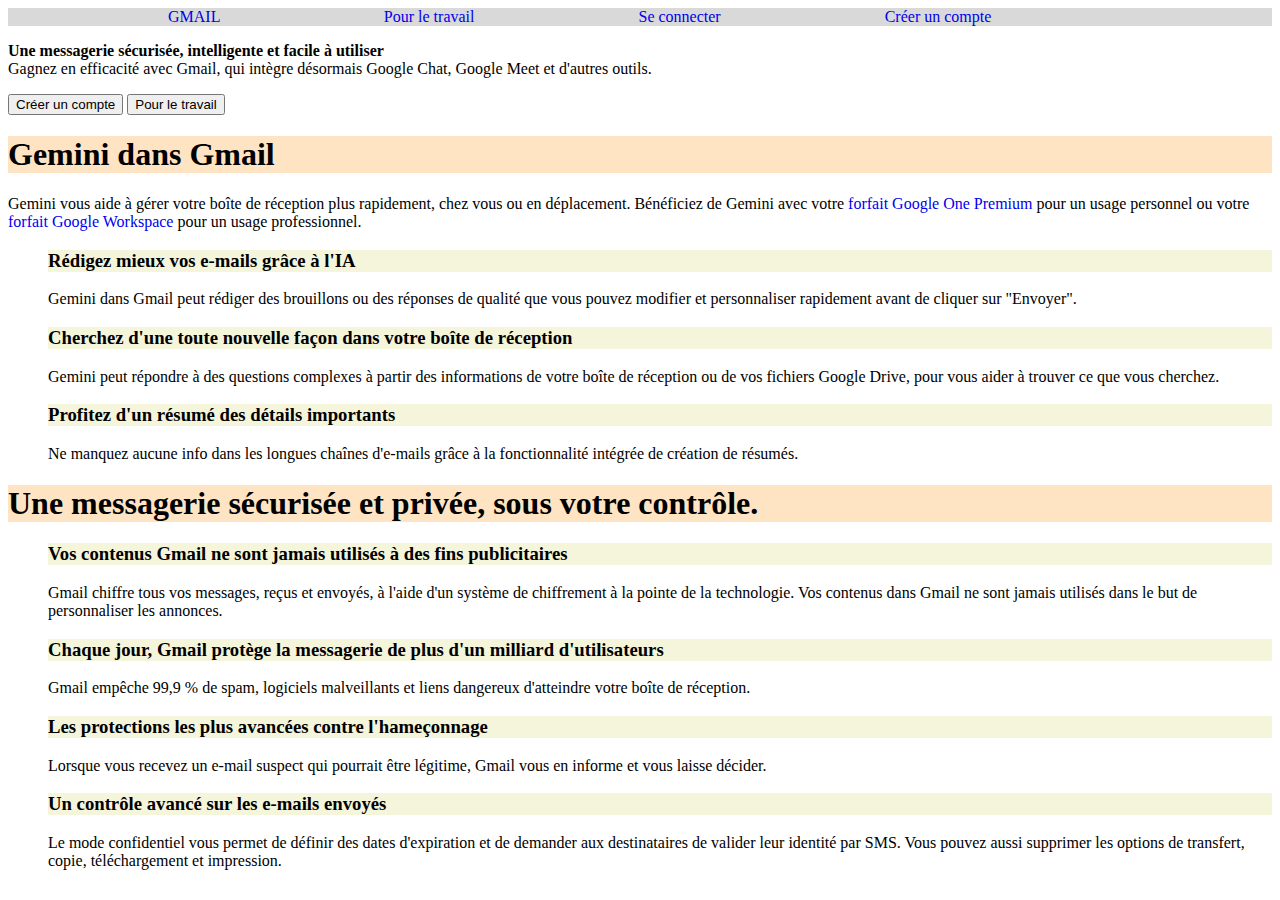
==== index.html @ 0a2eb08c "first commit" ====
<!DOCTYPE html>
<html lang="fr">
<head>
    <meta charset="UTF-8">
    <meta name="viewport" content="width=device-width, initial-scale=1.0">
    <title>GMAIL</title>
    <link rel="stylesheet" href="/CSS/style.css">
</head>
<body>
    <header>
        <a href="index.html">GMAIL</a>
        <a href="#">Pour le travail</a>
        <a href="#">Se connecter</a>
        <a href="form.html">Créer un compte</a>
    </header>
    <main>
        <section class="presentation">
            <p>
                <strong>Une messagerie sécurisée, intelligente et facile à utiliser</strong><br>
                Gagnez en efficacité avec Gmail, qui intègre désormais Google Chat, Google Meet et d'autres outils.
            </p>
            <button type="button">Créer un compte</button>
            <button type="button">Pour le travail</button>

        </section>
        <section class="IA">
            <h1>
                Gemini dans Gmail 
            </h1>
            <p>
                Gemini vous aide à gérer votre boîte de réception plus rapidement, chez vous ou en déplacement. 
                Bénéficiez de Gemini avec votre <a href="#">forfait Google One Premium</a> pour un usage personnel ou votre 
                <a href="#">forfait Google Workspace</a> pour un usage professionnel.
            </p>
            <ul>
                <li><h3>Rédigez mieux vos e-mails grâce à l'IA</h3>
                <p>
                    Gemini dans Gmail peut rédiger des brouillons ou des réponses de qualité que vous pouvez 
                    modifier et personnaliser rapidement avant de cliquer sur "Envoyer".
                </p>
                </li>
                <li><h3>Cherchez d'une toute nouvelle façon dans votre boîte de réception</h3>
                <p>
                    Gemini peut répondre à des questions complexes à partir des informations de votre boîte de réception ou 
                    de vos fichiers Google Drive, pour vous aider à trouver ce que vous cherchez.
                </p>
                </li>
                <li><h3>Profitez d'un résumé des détails importants</h3>
                <p>Ne manquez aucune info dans les longues chaînes d'e-mails grâce à la fonctionnalité intégrée de création de résumés.
                </p>
                </li>
            </ul>
        </section>
        <section class="messagerie">
            <h1>
                <strong>Une messagerie sécurisée et privée, sous votre contrôle.</strong>
            </h1>
            <ul>
                <li><h3>Vos contenus Gmail ne sont jamais utilisés à des fins publicitaires</h3>
                <p>Gmail chiffre tous vos messages, reçus et envoyés, à l'aide d'un système de chiffrement à la pointe de la technologie. 
                    Vos contenus dans Gmail ne sont jamais utilisés dans le but de personnaliser les annonces.</p>
                </li>
                <li><h3>Chaque jour, Gmail protège la messagerie de plus d'un milliard d'utilisateurs</h3>
                <p>Gmail empêche 99,9 % de spam, logiciels malveillants et liens dangereux d'atteindre votre boîte de réception.</p>
                </li>
                <li><h3>Les protections les plus avancées contre l'hameçonnage</h3>
                <p>Lorsque vous recevez un e-mail suspect qui pourrait être légitime, Gmail vous en informe et vous laisse décider.</p>
                </li>
                <li><h3>Un contrôle avancé sur les e-mails envoyés</h3>
                <p>Le mode confidentiel vous permet de définir des dates d'expiration et de demander aux destinataires de valider leur 
                    identité par SMS. Vous pouvez aussi supprimer les options de transfert, copie, téléchargement et impression.</p>
                </li>
            </ul>
        </section>
    </main>
</body>
</html>
---- CSS/style.css ----
header{
    background-color: #D9D9D9;
    justify-content: space-around;
}
header a{
    text-decoration: none;
    margin-left: 10rem;
}
a{
    text-decoration: none;
}
ul{
    list-style: none;
}
h3{
    background-color: beige;
}
h1{
    background-color: bisque;
}
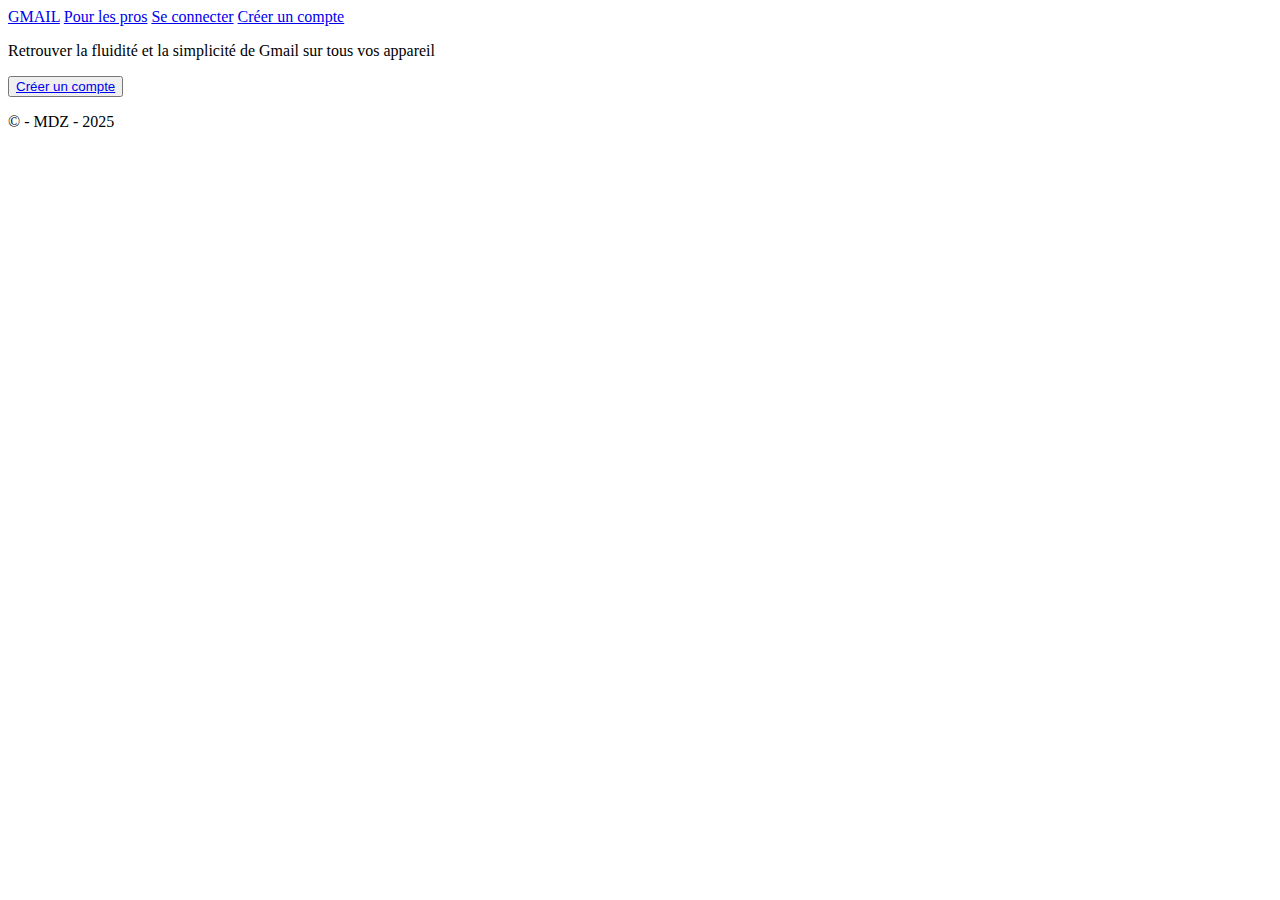
==== commit e6e0c23a: "link changed" ====
--- a/index.html
+++ b/index.html
@@ -1,77 +1,26 @@
 <!DOCTYPE html>
-<html lang="fr">
+<html lang="en">
 <head>
     <meta charset="UTF-8">
     <meta name="viewport" content="width=device-width, initial-scale=1.0">
+    <link rel="stylesheet" href="css/style.css">
     <title>GMAIL</title>
-    <link rel="stylesheet" href="/CSS/style.css">
 </head>
 <body>
     <header>
-        <a href="index.html">GMAIL</a>
-        <a href="#">Pour le travail</a>
-        <a href="#">Se connecter</a>
-        <a href="form.html">Créer un compte</a>
+        <nav>
+            <a href="index.html">GMAIL</a>
+            <a href="#">Pour les pros</a>
+            <a href="log.html">Se connecter</a>
+            <a href="sign.html">Créer un compte</a>
+        </nav>
     </header>
     <main>
-        <section class="presentation">
-            <p>
-                <strong>Une messagerie sécurisée, intelligente et facile à utiliser</strong><br>
-                Gagnez en efficacité avec Gmail, qui intègre désormais Google Chat, Google Meet et d'autres outils.
-            </p>
-            <button type="button">Créer un compte</button>
-            <button type="button">Pour le travail</button>
-
-        </section>
-        <section class="IA">
-            <h1>
-                Gemini dans Gmail 
-            </h1>
-            <p>
-                Gemini vous aide à gérer votre boîte de réception plus rapidement, chez vous ou en déplacement. 
-                Bénéficiez de Gemini avec votre <a href="#">forfait Google One Premium</a> pour un usage personnel ou votre 
-                <a href="#">forfait Google Workspace</a> pour un usage professionnel.
-            </p>
-            <ul>
-                <li><h3>Rédigez mieux vos e-mails grâce à l'IA</h3>
-                <p>
-                    Gemini dans Gmail peut rédiger des brouillons ou des réponses de qualité que vous pouvez 
-                    modifier et personnaliser rapidement avant de cliquer sur "Envoyer".
-                </p>
-                </li>
-                <li><h3>Cherchez d'une toute nouvelle façon dans votre boîte de réception</h3>
-                <p>
-                    Gemini peut répondre à des questions complexes à partir des informations de votre boîte de réception ou 
-                    de vos fichiers Google Drive, pour vous aider à trouver ce que vous cherchez.
-                </p>
-                </li>
-                <li><h3>Profitez d'un résumé des détails importants</h3>
-                <p>Ne manquez aucune info dans les longues chaînes d'e-mails grâce à la fonctionnalité intégrée de création de résumés.
-                </p>
-                </li>
-            </ul>
-        </section>
-        <section class="messagerie">
-            <h1>
-                <strong>Une messagerie sécurisée et privée, sous votre contrôle.</strong>
-            </h1>
-            <ul>
-                <li><h3>Vos contenus Gmail ne sont jamais utilisés à des fins publicitaires</h3>
-                <p>Gmail chiffre tous vos messages, reçus et envoyés, à l'aide d'un système de chiffrement à la pointe de la technologie. 
-                    Vos contenus dans Gmail ne sont jamais utilisés dans le but de personnaliser les annonces.</p>
-                </li>
-                <li><h3>Chaque jour, Gmail protège la messagerie de plus d'un milliard d'utilisateurs</h3>
-                <p>Gmail empêche 99,9 % de spam, logiciels malveillants et liens dangereux d'atteindre votre boîte de réception.</p>
-                </li>
-                <li><h3>Les protections les plus avancées contre l'hameçonnage</h3>
-                <p>Lorsque vous recevez un e-mail suspect qui pourrait être légitime, Gmail vous en informe et vous laisse décider.</p>
-                </li>
-                <li><h3>Un contrôle avancé sur les e-mails envoyés</h3>
-                <p>Le mode confidentiel vous permet de définir des dates d'expiration et de demander aux destinataires de valider leur 
-                    identité par SMS. Vous pouvez aussi supprimer les options de transfert, copie, téléchargement et impression.</p>
-                </li>
-            </ul>
-        </section>
+        <p>Retrouver la fluidité et la simplicité de Gmail sur tous vos appareil</p>
+        <button type="button"><a href="#">Créer un compte</a></button>
     </main>
+    <footer>
+        <p>&copy; - MDZ - 2025</p>
+    </footer>
 </body>
 </html>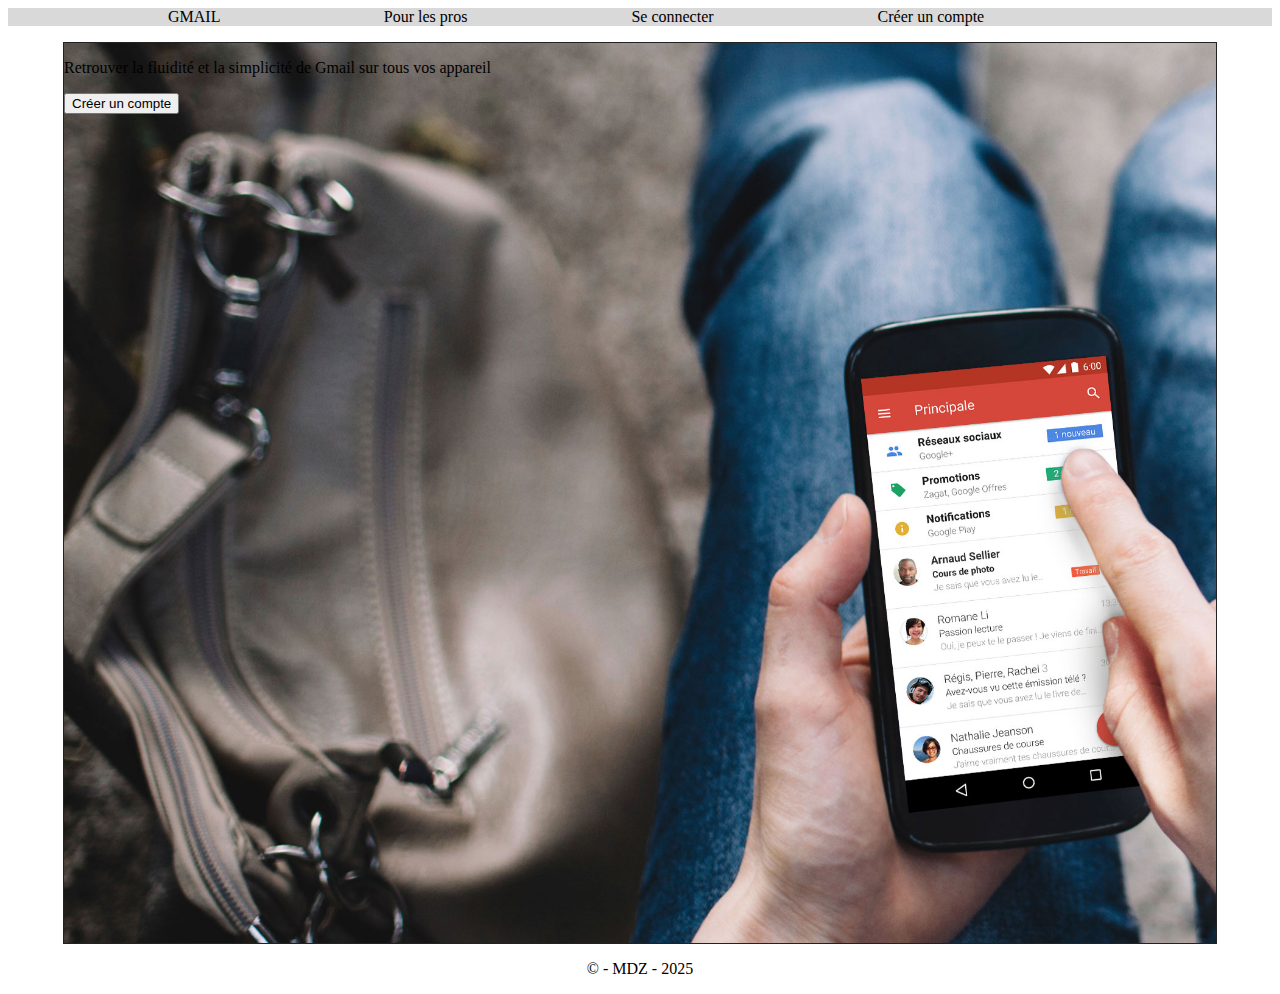
==== commit fcf1ac37: "css dir changed" ====
--- a/index.html
+++ b/index.html
@@ -3,7 +3,7 @@
 <head>
     <meta charset="UTF-8">
     <meta name="viewport" content="width=device-width, initial-scale=1.0">
-    <link rel="stylesheet" href="css/style.css">
+    <link rel="stylesheet" href="CSS/style.css">
     <title>GMAIL</title>
 </head>
 <body>
--- a/CSS/style.css
+++ b/CSS/style.css
@@ -0,0 +1,26 @@
+a{
+    text-decoration: none;
+    color: black;
+}
+header {
+    background-color: #D9D9D9;
+    /* justify-content: space-around; */
+    a{
+    text-decoration: none;
+    margin-left: 10rem;
+}
+}
+main{
+    background-image: url(../Asset/home-hero.jpg);
+    background-size: cover;
+}
+ main{
+    min-height: 100svh;
+    border: solid .1rem #222;
+    width: 90vw;
+    margin: 1rem auto;
+}
+footer{
+    text-align: center;
+}
+
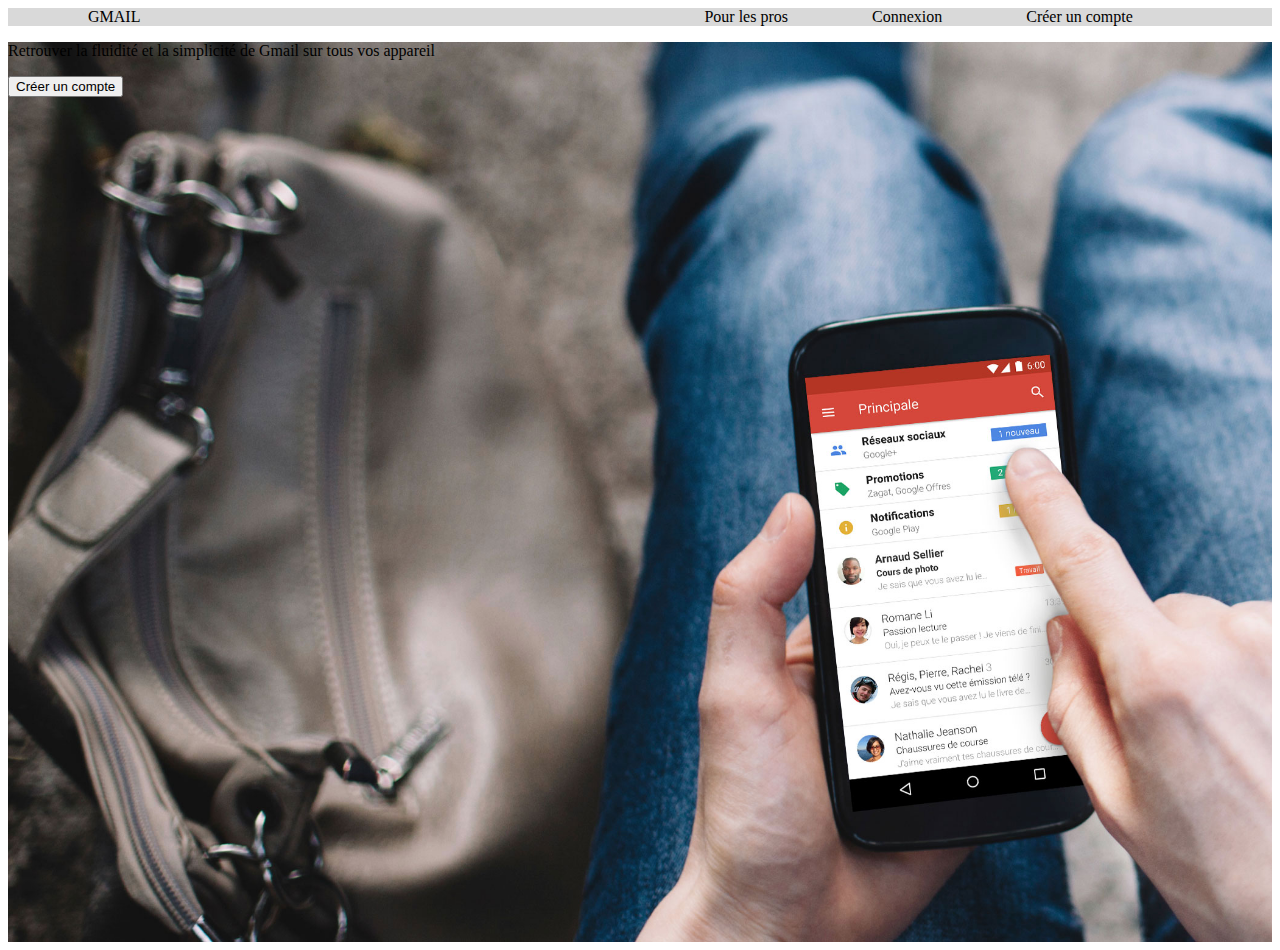
==== commit f7a6b78d: "correction and start of the project" ====
--- a/index.html
+++ b/index.html
@@ -9,9 +9,9 @@
 <body>
     <header>
         <nav>
-            <a href="index.html">GMAIL</a>
+            <a class="gmail" href="index.html">GMAIL</a>
             <a href="#">Pour les pros</a>
-            <a href="log.html">Se connecter</a>
+            <a href="log.html">Connexion</a>
             <a href="sign.html">Créer un compte</a>
         </nav>
     </header>
@@ -19,8 +19,8 @@
         <p>Retrouver la fluidité et la simplicité de Gmail sur tous vos appareil</p>
         <button type="button"><a href="#">Créer un compte</a></button>
     </main>
-    <footer>
+    <!-- <footer>
         <p>&copy; - MDZ - 2025</p>
-    </footer>
+    </footer> -->
 </body>
 </html>--- a/CSS/style.css
+++ b/CSS/style.css
@@ -1,3 +1,7 @@
+@import url("https://fonts.googleapis.com/css2?family=Roboto:wght@100;300;400;500&display=swap");
+body{
+    
+}
 a{
     text-decoration: none;
     color: black;
@@ -7,19 +11,21 @@
     /* justify-content: space-around; */
     a{
     text-decoration: none;
-    margin-left: 10rem;
+    margin-left: 5rem;
 }
+}
+.gmail{
+    margin-right: 30rem;
 }
 main{
     background-image: url(../Asset/home-hero.jpg);
     background-size: cover;
+    margin: 0% auto;
 }
- main{
-    min-height: 100svh;
-    border: solid .1rem #222;
-    width: 90vw;
-    margin: 1rem auto;
-}
+main{
+        min-height: 100svh;
+        /* border: solid .1rem #222; */
+    }
 footer{
     text-align: center;
 }
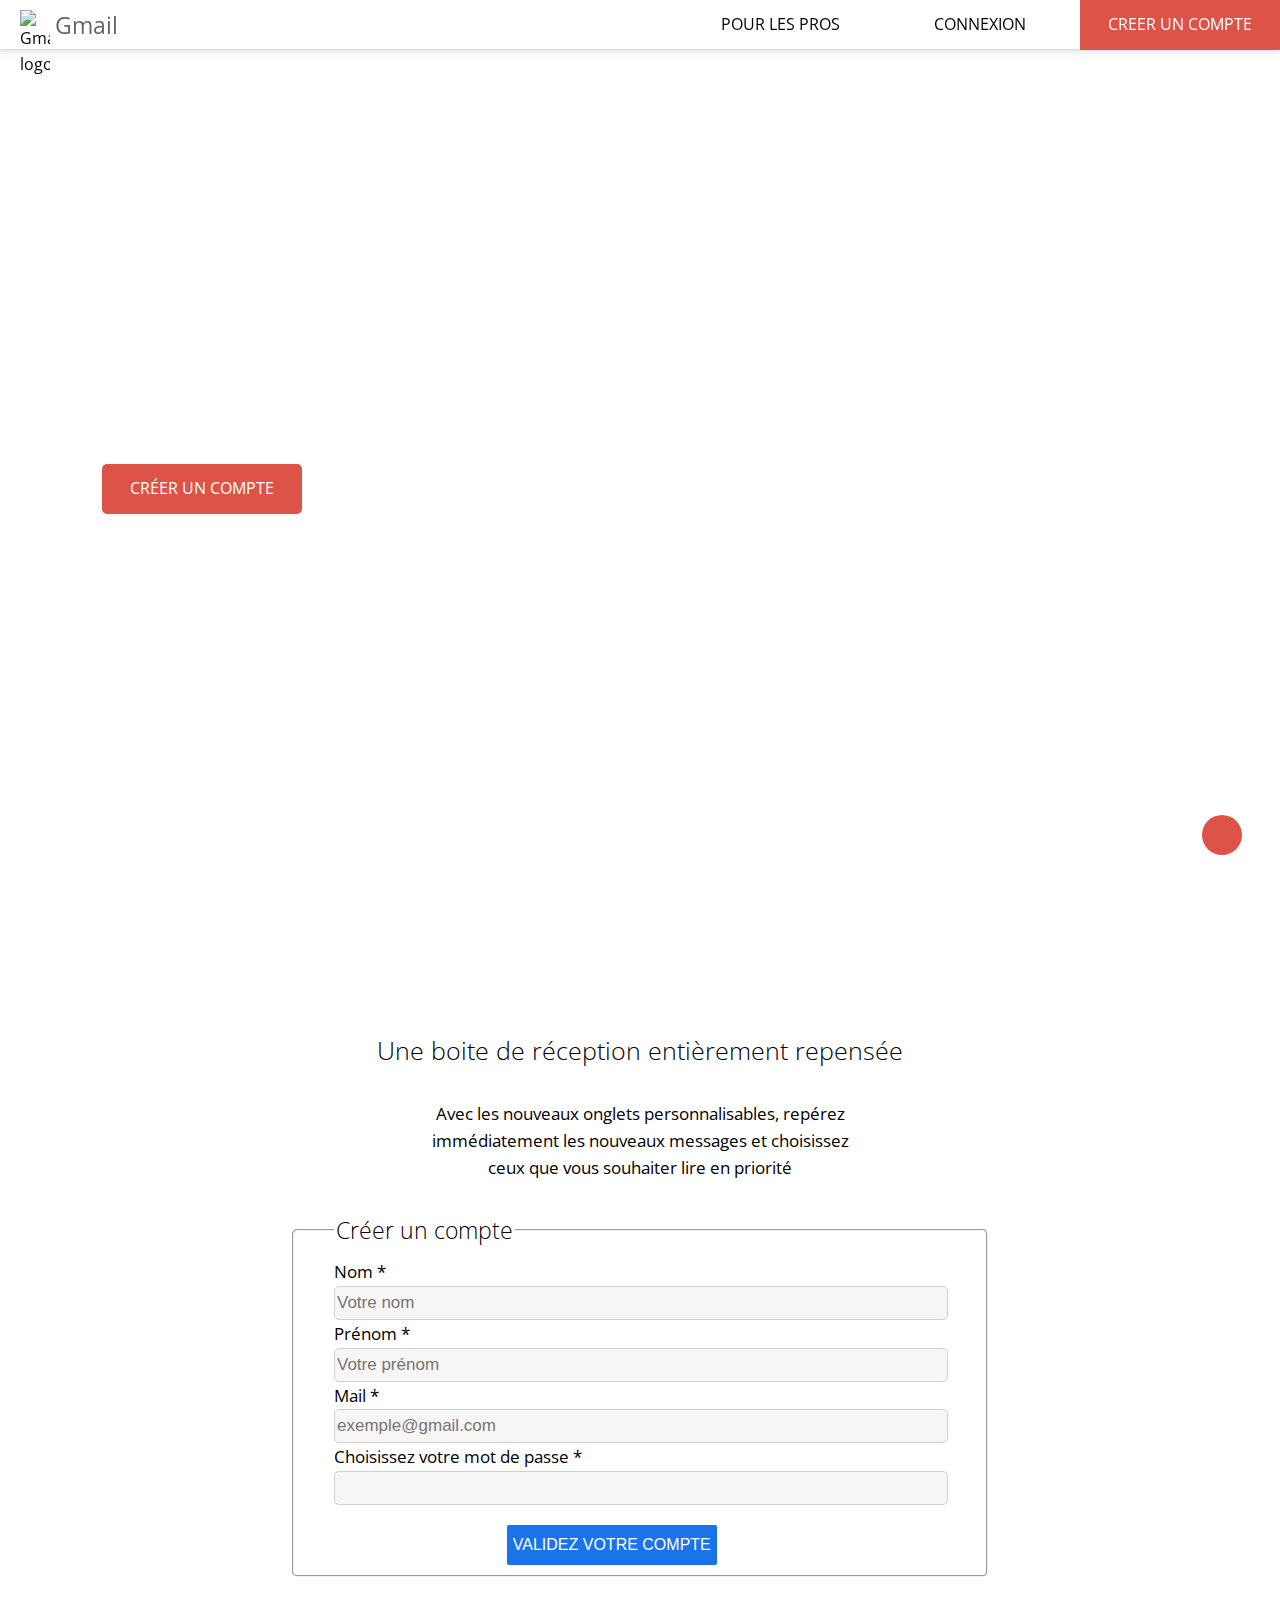
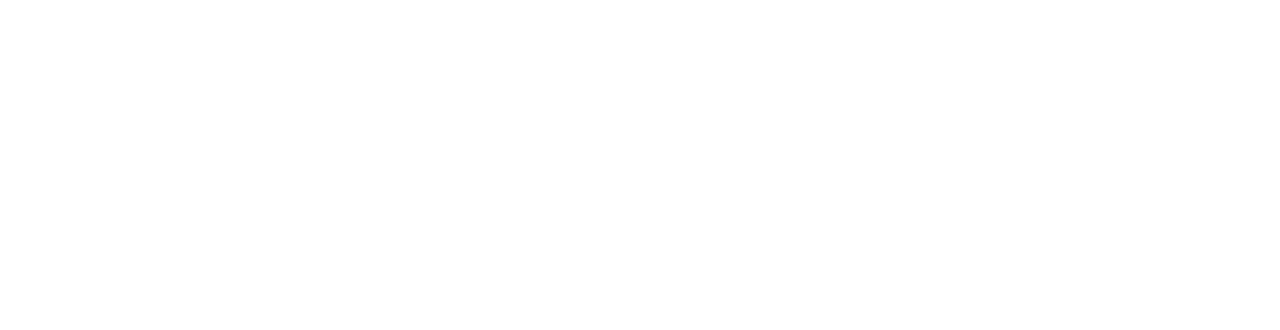
==== commit aa2fcdb6: "phase static done" ====
--- a/index.html
+++ b/index.html
@@ -1,26 +1,66 @@
 <!DOCTYPE html>
-<html lang="en">
+<html lang="fr">
 <head>
-    <meta charset="UTF-8">
-    <meta name="viewport" content="width=device-width, initial-scale=1.0">
-    <link rel="stylesheet" href="CSS/style.css">
-    <title>GMAIL</title>
+  <meta charset="UTF-8">
+  <meta http-equiv="X-UA-Compatible" content="IE=edge">
+  <meta name="viewport" content="width=device-width, initial-scale=1.0">
+  <!-- <link rel="manifest" href="./favicon/site.webmanifest"> -->
+  <link rel="stylesheet" href="CSS/style.css">
+  <title>Gmail: une messagerie sécurisée, intelligente et facile à utiliser</title>
 </head>
 <body>
-    <header>
-        <nav>
-            <a class="gmail" href="index.html">GMAIL</a>
-            <a href="#">Pour les pros</a>
-            <a href="log.html">Connexion</a>
-            <a href="sign.html">Créer un compte</a>
-        </nav>
-    </header>
-    <main>
-        <p>Retrouver la fluidité et la simplicité de Gmail sur tous vos appareil</p>
-        <button type="button"><a href="#">Créer un compte</a></button>
-    </main>
-    <!-- <footer>
-        <p>&copy; - MDZ - 2025</p>
-    </footer> -->
+  <!-- header of my page -->
+  <header>
+    <figure>
+      <a href="#"><img src="./asset/mail.png" alt="Gmail logo" title="Google Gmail"></a>
+      <figcaption hidden>Logo Gmail</figcaption>
+    </figure>
+    <h1><a href="#">Gmail</a></h1>
+    <nav>
+      <ul>
+        <li><a href="#">POUR LES PROS</a></li>
+        <li><a href="#form-down">CONNEXION</a></li>
+        <li class="create-account-button"><a href="#">CREER UN COMPTE</a></li>
+      </ul>
+    </nav>
+  </header>
+  <!-- Main of my page -->
+  <main>
+    <!-- Section home -->
+    <section class="section-home">
+      <p>Retrouvez la fluidité et la <br> simplicité de Gmail sur <br> vos appareils </p>
+      <a href="#form-down" class="boutton">Créer un compte</a>
+      <figure>
+        <figcaption hidden>Image vers le bas</figcaption>
+        <a href="#form-down">
+          <img src="./asset/arrow.png" alt="">
+        </a>
+      </figure>
+    </section>
+    <!-- Section form -->
+    <section class="section-form" id="form-down">
+      <h2>Une boite de réception entièrement repensée</h2>
+      <p>Avec les nouveaux onglets personnalisables, repérez immédiatement les nouveaux messages et choisissez ceux que vous souhaiter lire en priorité</p>
+      <form action="" method="post">
+        <fieldset>
+          <legend>Créer un compte</legend>
+          <label for="nom">Nom *</label><br>
+          <input type="text" id="nom" name="nom" placeholder="Votre nom" required><br>
+          <label for="prenom">Prénom *</label><br>
+          <input type="text" id="prenom" name="prenom" placeholder="Votre prénom" required><br>
+          <label for="email">Mail *</label><br>
+          <input type="email" id="email" name="email" placeholder="exemple@gmail.com" required><br>
+          <label for="mot_de_passe">Choisissez votre mot de passe *</label><br>
+          <input type="password" id="mot_de_passe" name="mot_de_passe" required><br>
+          <button type="submit">VALIDEZ VOTRE COMPTE</button>
+        </fieldset>
+
+      </form>
+    </section>
+  </main>
+  <!-- Footer of my page -->
+  <footer>
+
+  </footer>
 </body>
 </html>--- a/CSS/style.css
+++ b/CSS/style.css
@@ -1,32 +1,237 @@
-@import url("https://fonts.googleapis.com/css2?family=Roboto:wght@100;300;400;500&display=swap");
+/* Reset CSS avec rem */
+@import url('https://fonts.googleapis.com/css2?family=Open+Sans:ital,wght@0,300..800;1,300..800&display=swap');
+
+html {
+    font-size: 62.5%; /* 1rem = 10px, facilite les calculs (10px/16px = 62.5%) */
+    scroll-behavior: smooth;
+    block-size: border-box;
+}
+
+h1, h2, h3, h4, h5, h6, p, ol, ul, figure, blockquote, dl, dd {
+    margin: 0;
+    padding: 0;
+}
+
+body {
+    font: 1.6rem "Open Sans", serif;
+    line-height: 1.6;
+    margin: 0;
+    display: grid;
+    grid-template-rows: auto 1fr auto;
+    min-height: 100svh;
+    scroll-behavior: smooth;
+}
+
+ol, ul {
+    list-style: none;
+}
+
+img{
+    max-width: 100%;
+    display: inline-block;
+    vertical-align: middle;
+}
+
+a {
+    text-decoration: none;
+    color: inherit;
+}
+
+:root{
+  --jasper: #dd5347ff;
+  --seasalt: #fafafaff;
+}
+
+/* My header */
+header{
+  height: 50px;
+  position: fixed;
+  top: 0;
+  left: 0;
+  width: 100%;
+  z-index: 100;
+  display: flex;
+  background-color: #ffff;
+  align-items: center;
+  box-shadow: 0 2px 6px #0000001f,inset 0 -1px #dadce0;
+}
+header figure{
+  width: 30px;
+  height: 30px;
+  margin-left: 20px;
+}
+header figure img{
+  width: 100%;
+}
+header h1{
+  font-size: 2.3rem;
+  margin-left: 5px;
+  color: #62666B;
+  font-weight: 400;
+}
+header nav{
+  position: absolute;
+  right: 0;
+}
+header nav ul{
+  display: flex;
+  justify-content: space-between;
+  align-items: center;
+}
+header nav ul li{
+  width: 200px;
+  height: 50px;
+  display: flex;
+  align-items: center;
+  justify-content: center;
+  font-size: 1.6rem;
+  transition: .3s ease-in-out;
+
+}
+header nav ul li:hover{
+  transition: .3s ease-in-out;
+  color: #dd5347;
+}
+
+header nav ul .create-account-button{
+  display: flex;
+  align-items: center;
+  justify-content: center;
+  width: 200px;
+  height: 50px;
+  background-color: var(--jasper);
+  color: #ffff;
+}
+header nav ul .create-account-button:hover{
+  color: #ffff;
+}
+/* Section home */
+.section-home{
+  margin-top: 50px;
+  position: relative;
+  width: 100%;
+  height: 100vh;
+  background-image: url(../asset/home-hero.jpg);
+  background-size: cover;
+  background-repeat: no-repeat;
+}
+.section-home p{
+  position: absolute;
+  top: 17%;
+  left: 8%;
+  font-size: 3rem;
+  font-weight: 300;
+  color: #ffff;
+}
+.section-home .boutton{
+  position: absolute;
+  top: 46%;
+  left: 8%;
+  display: flex;
+  align-items: center;
+  justify-content: center;
+  width: 200px;
+  height: 50px;
+  background-color: var(--jasper);
+  color: #ffff;
+  border: none;
+  border-radius: 5px;
+  text-transform: uppercase;
+  font-size: 1.6rem;
+  cursor: pointer;
+}
+
+/* Down arrow */
+.section-home figure{
+  width: 40px;
+  height: 40px;
+  border-radius: 50px;
+  position: fixed;
+  right: 3%;
+  bottom: 5%;
+  background-color: var(--jasper);
+  cursor: pointer;
+  transition: transform 0.3s ease;
+}
+.section-home figure img{
+  position: absolute; /* Important pour le positionnement */
+  top: 50%;
+  left: 50%;
+  transform: translate(-50%, -50%);
+  width: 60%;
+}
+.section-home figure:hover{
+  transform: scale(1.1);
+}
+/* Section form */
+.section-form{
+  padding-top: 60px;
+  height: 100vh;
+  display: flex;
+  flex-direction: column;
+  align-items: center;
+  gap: 30px;
+}
+.section-form h2{
+  width: 300px;
+  font-size: 2.5rem;
+  font-weight: 300;
+  text-align: center;
+}
+.section-form p{
+  width: 450px;
+  font-size: 1.7rem;
+  text-align: center;
+}
+/* form */
+.section-form form{
+  width: 700px;
+  margin-bottom: 20px;
+}
+.section-form form fieldset{
+  border-radius: 5px;
+  padding-left: 40px;
+  padding-top: 10px;
+  padding-bottom: 10px;
+}
+.section-form form legend{
+  font-size: 2.3rem;
+  font-weight: 300;
+}
+.section-form form label{
+  font-size: 1.7rem;
+}
+.section-form form input{
+  width: 95%;
+  height: 30px;
+  background-color: #F8F5F5;
+  border: solid 1px #d1d0d0 ;
+  border-radius: 5px;
+}
+.section-form form button{
+  margin-left: 27%;
+  margin-right: 27%;
+  margin-top: 20px;
+  background-color: #1A73E8;
+  font-size: 1.6rem;
+  height: 40px;
+  color: #ffff;
+  border: none;
+  border-radius: 2px;
+  cursor: pointer;
+}
+.section-form form input{
+  font-size: 1.7rem;
+}
+
+
 body{
-    
-}
-a{
-    text-decoration: none;
-    color: black;
-}
-header {
-    background-color: #D9D9D9;
-    /* justify-content: space-around; */
-    a{
-    text-decoration: none;
-    margin-left: 5rem;
-}
-}
-.gmail{
-    margin-right: 30rem;
-}
-main{
-    background-image: url(../Asset/home-hero.jpg);
-    background-size: cover;
-    margin: 0% auto;
-}
-main{
-        min-height: 100svh;
-        /* border: solid .1rem #222; */
-    }
-footer{
-    text-align: center;
-}
-
+  overflow: hidden;
+}
+
+.section-form {
+  padding-top: 80px;
+}
+.section-form h2{
+  width: 600px;
+}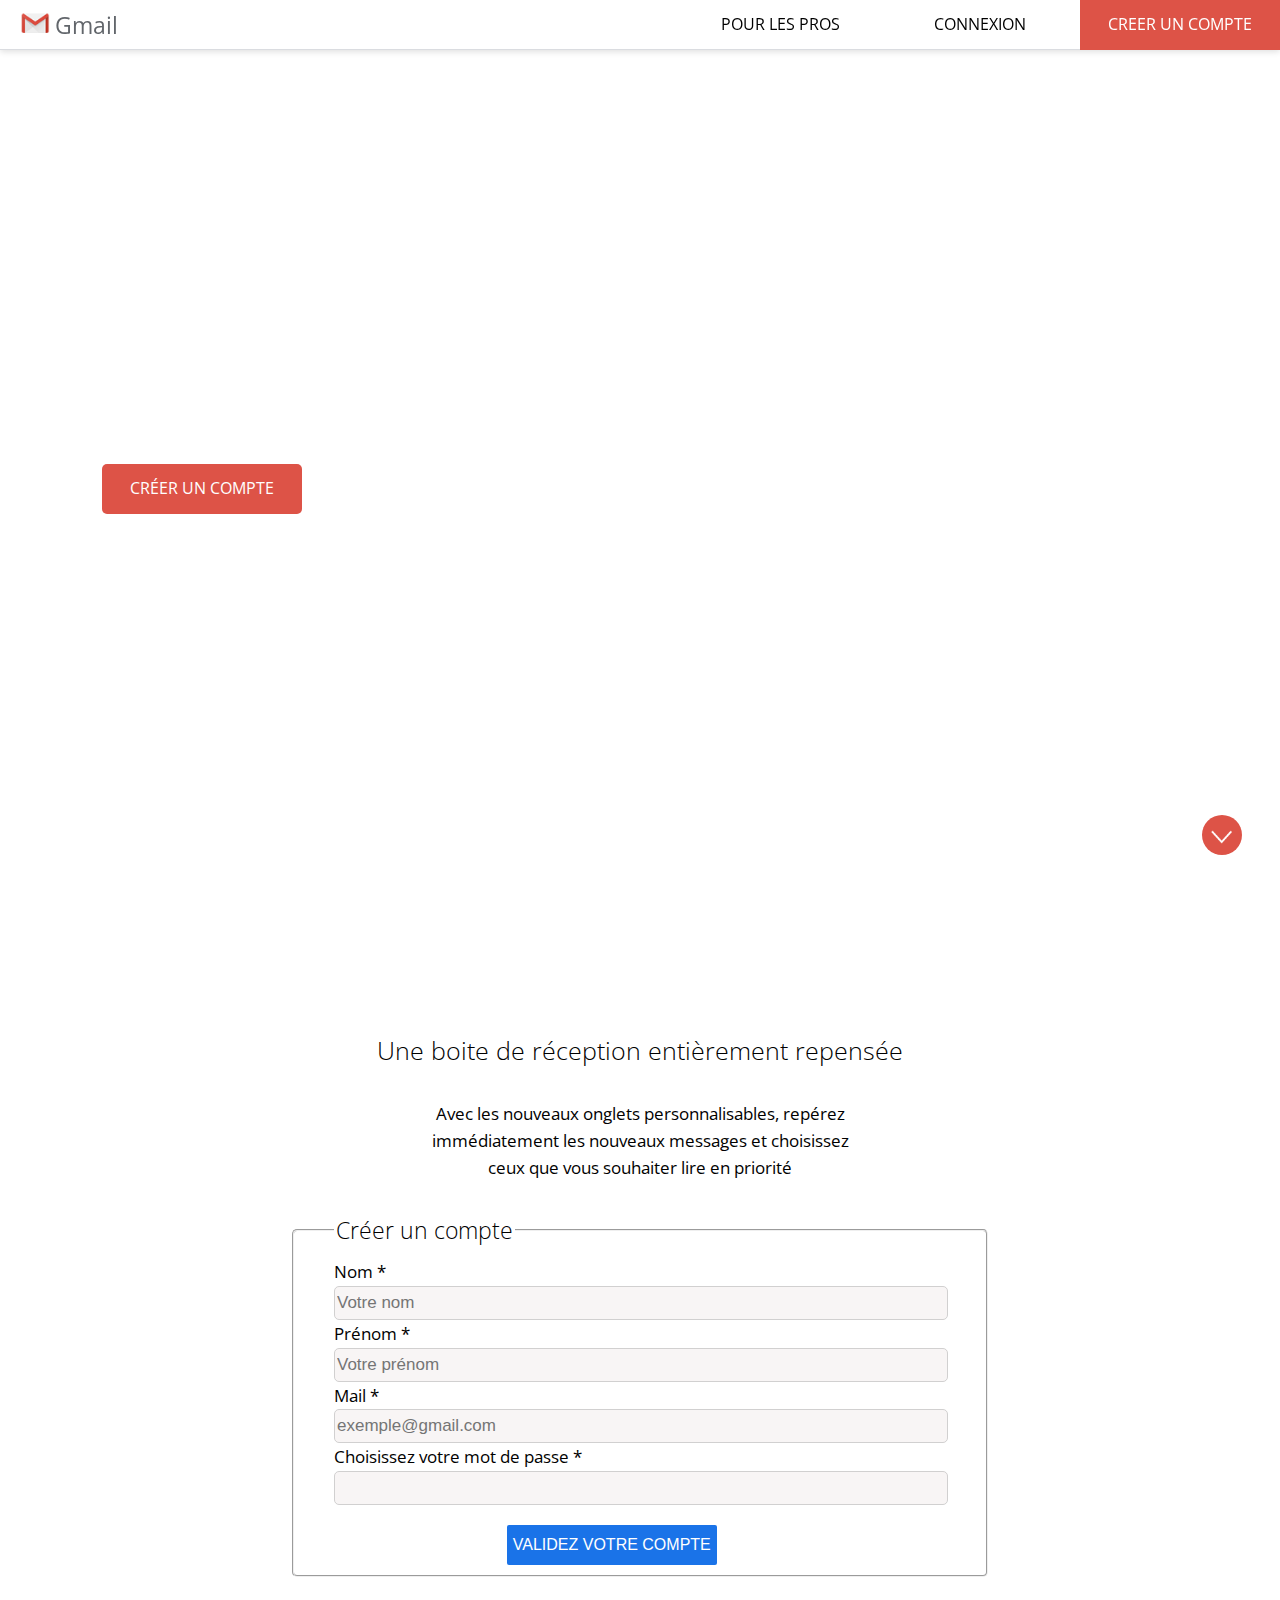
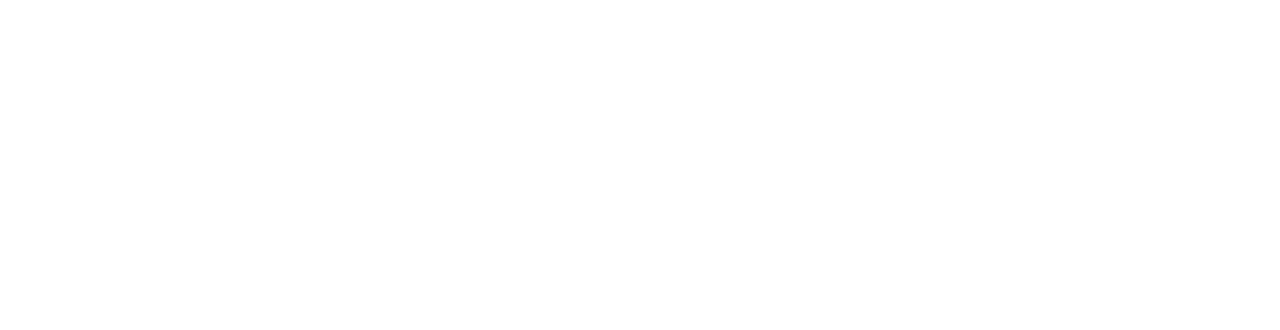
==== commit e1c7ce4c: "optimisation" ====
--- a/index.html
+++ b/index.html
@@ -12,7 +12,7 @@
   <!-- header of my page -->
   <header>
     <figure>
-      <a href="#"><img src="./asset/mail.png" alt="Gmail logo" title="Google Gmail"></a>
+      <a href="#"><img src="/Asset/mail.png" alt="Gmail logo" title="Google Gmail"></a>
       <figcaption hidden>Logo Gmail</figcaption>
     </figure>
     <h1><a href="#">Gmail</a></h1>
@@ -33,7 +33,7 @@
       <figure>
         <figcaption hidden>Image vers le bas</figcaption>
         <a href="#form-down">
-          <img src="./asset/arrow.png" alt="">
+          <img src="Favicon/arrow.png" alt="">
         </a>
       </figure>
     </section>
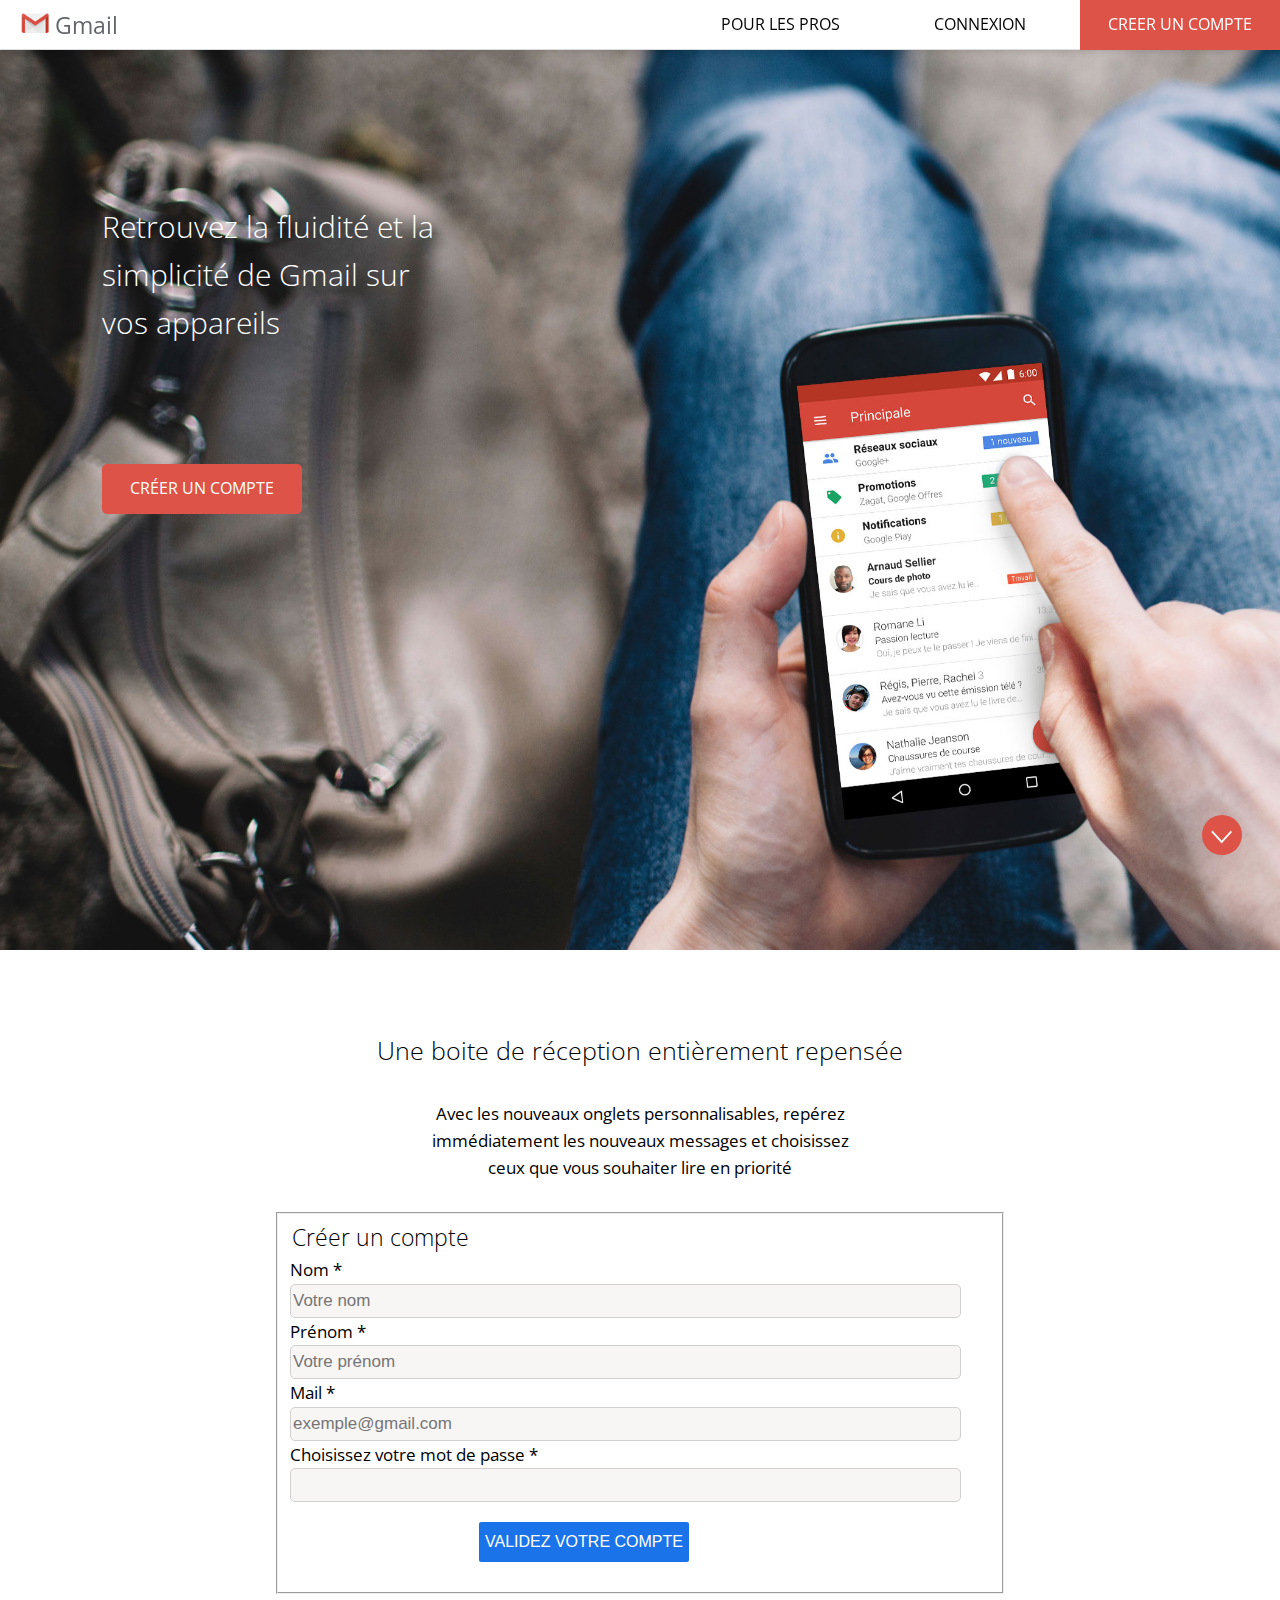
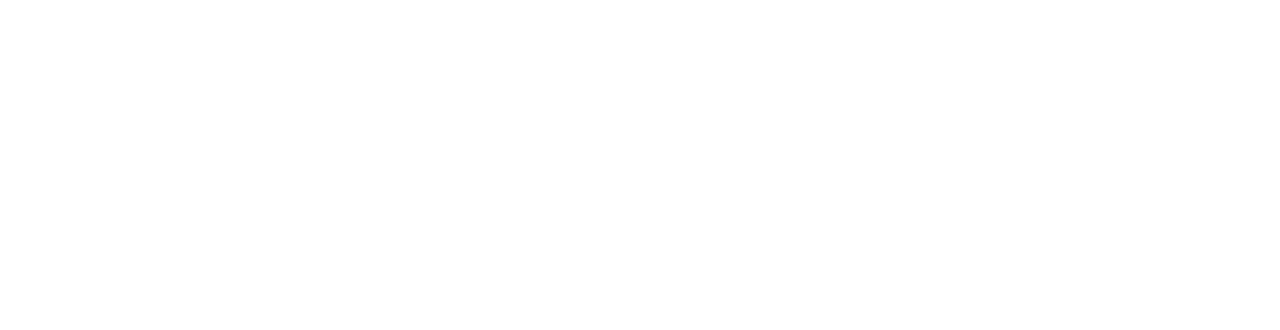
==== commit 25b34043: "change img" ====
--- a/index.html
+++ b/index.html
@@ -41,8 +41,8 @@
     <section class="section-form" id="form-down">
       <h2>Une boite de réception entièrement repensée</h2>
       <p>Avec les nouveaux onglets personnalisables, repérez immédiatement les nouveaux messages et choisissez ceux que vous souhaiter lire en priorité</p>
+      <fieldset>
       <form action="" method="post">
-        <fieldset>
           <legend>Créer un compte</legend>
           <label for="nom">Nom *</label><br>
           <input type="text" id="nom" name="nom" placeholder="Votre nom" required><br>
@@ -53,9 +53,9 @@
           <label for="mot_de_passe">Choisissez votre mot de passe *</label><br>
           <input type="password" id="mot_de_passe" name="mot_de_passe" required><br>
           <button type="submit">VALIDEZ VOTRE COMPTE</button>
-        </fieldset>
-
-      </form>
+          
+        </form>
+      </fieldset>
     </section>
   </main>
   <!-- Footer of my page -->
--- a/CSS/style.css
+++ b/CSS/style.css
@@ -111,7 +111,7 @@
   position: relative;
   width: 100%;
   height: 100vh;
-  background-image: url(../asset/home-hero.jpg);
+  background-image: url(/Asset/home-hero.jpg);
   background-size: cover;
   background-repeat: no-repeat;
 }
